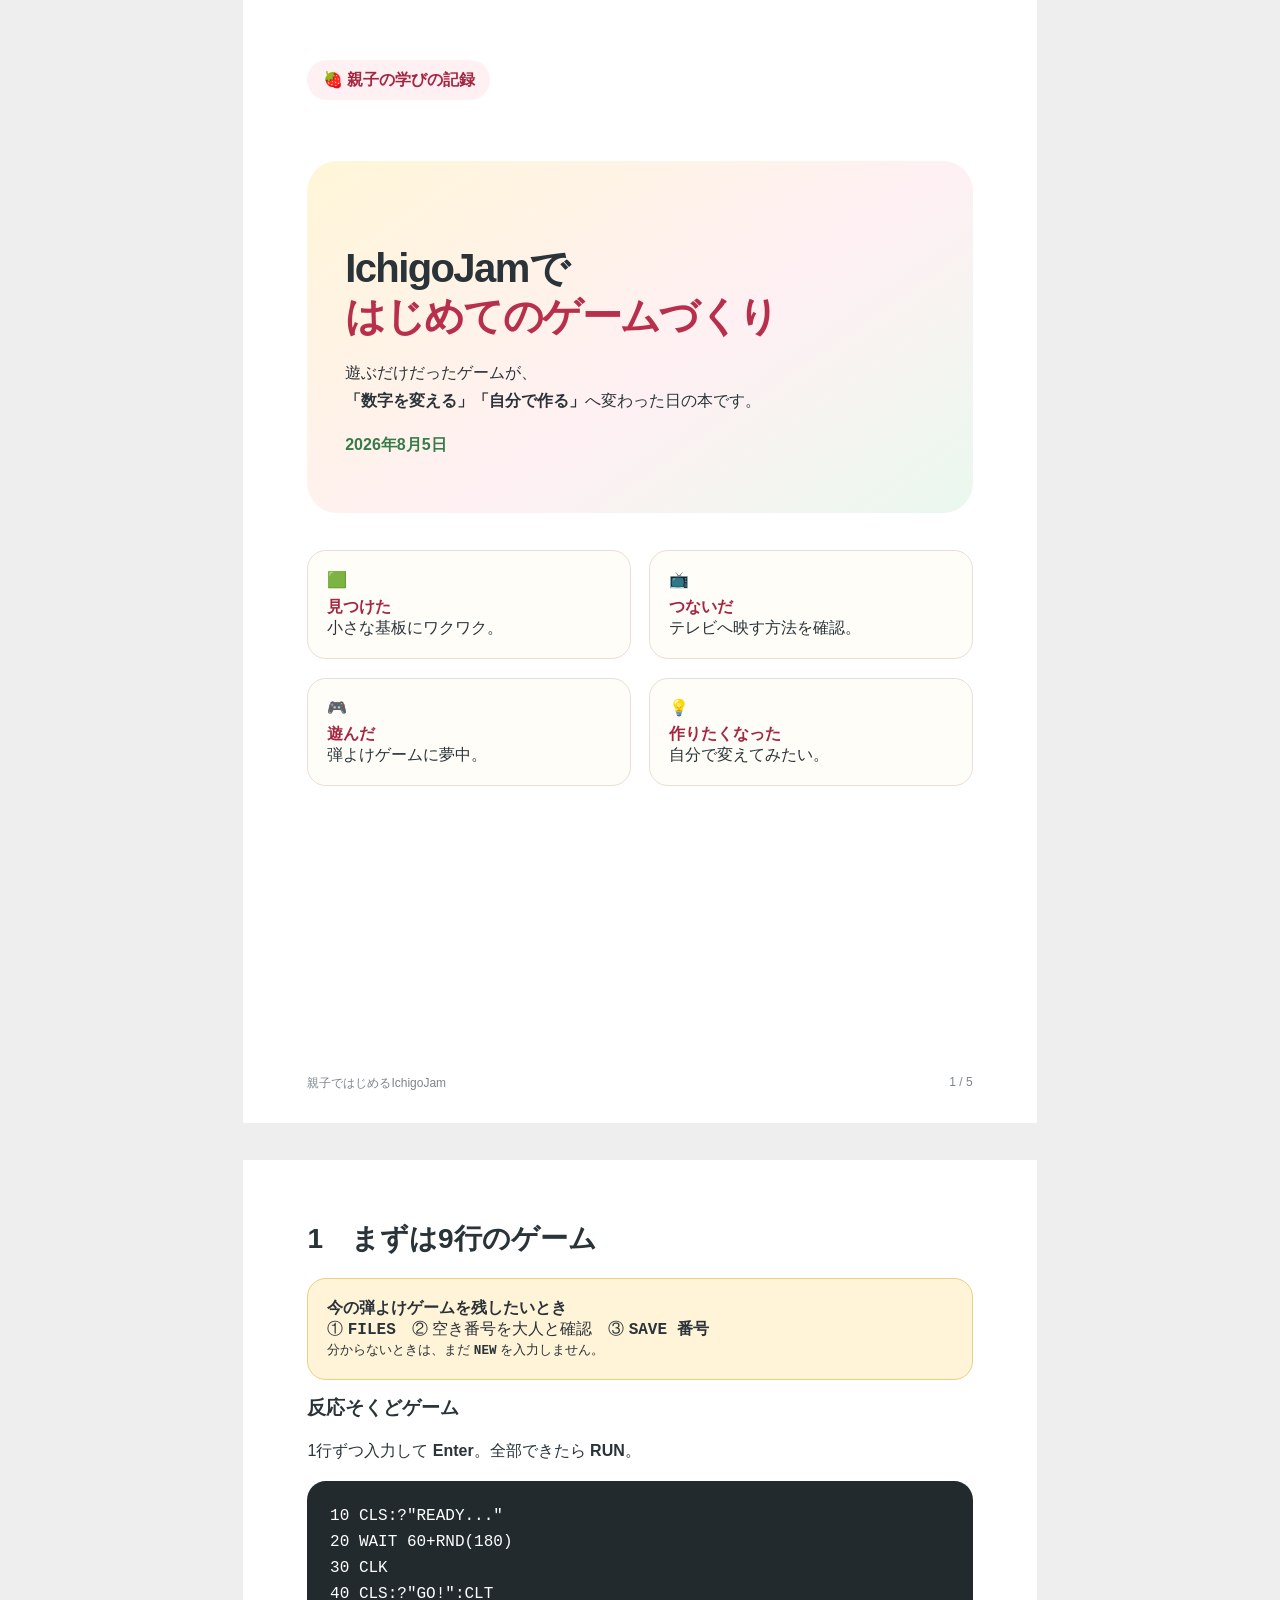
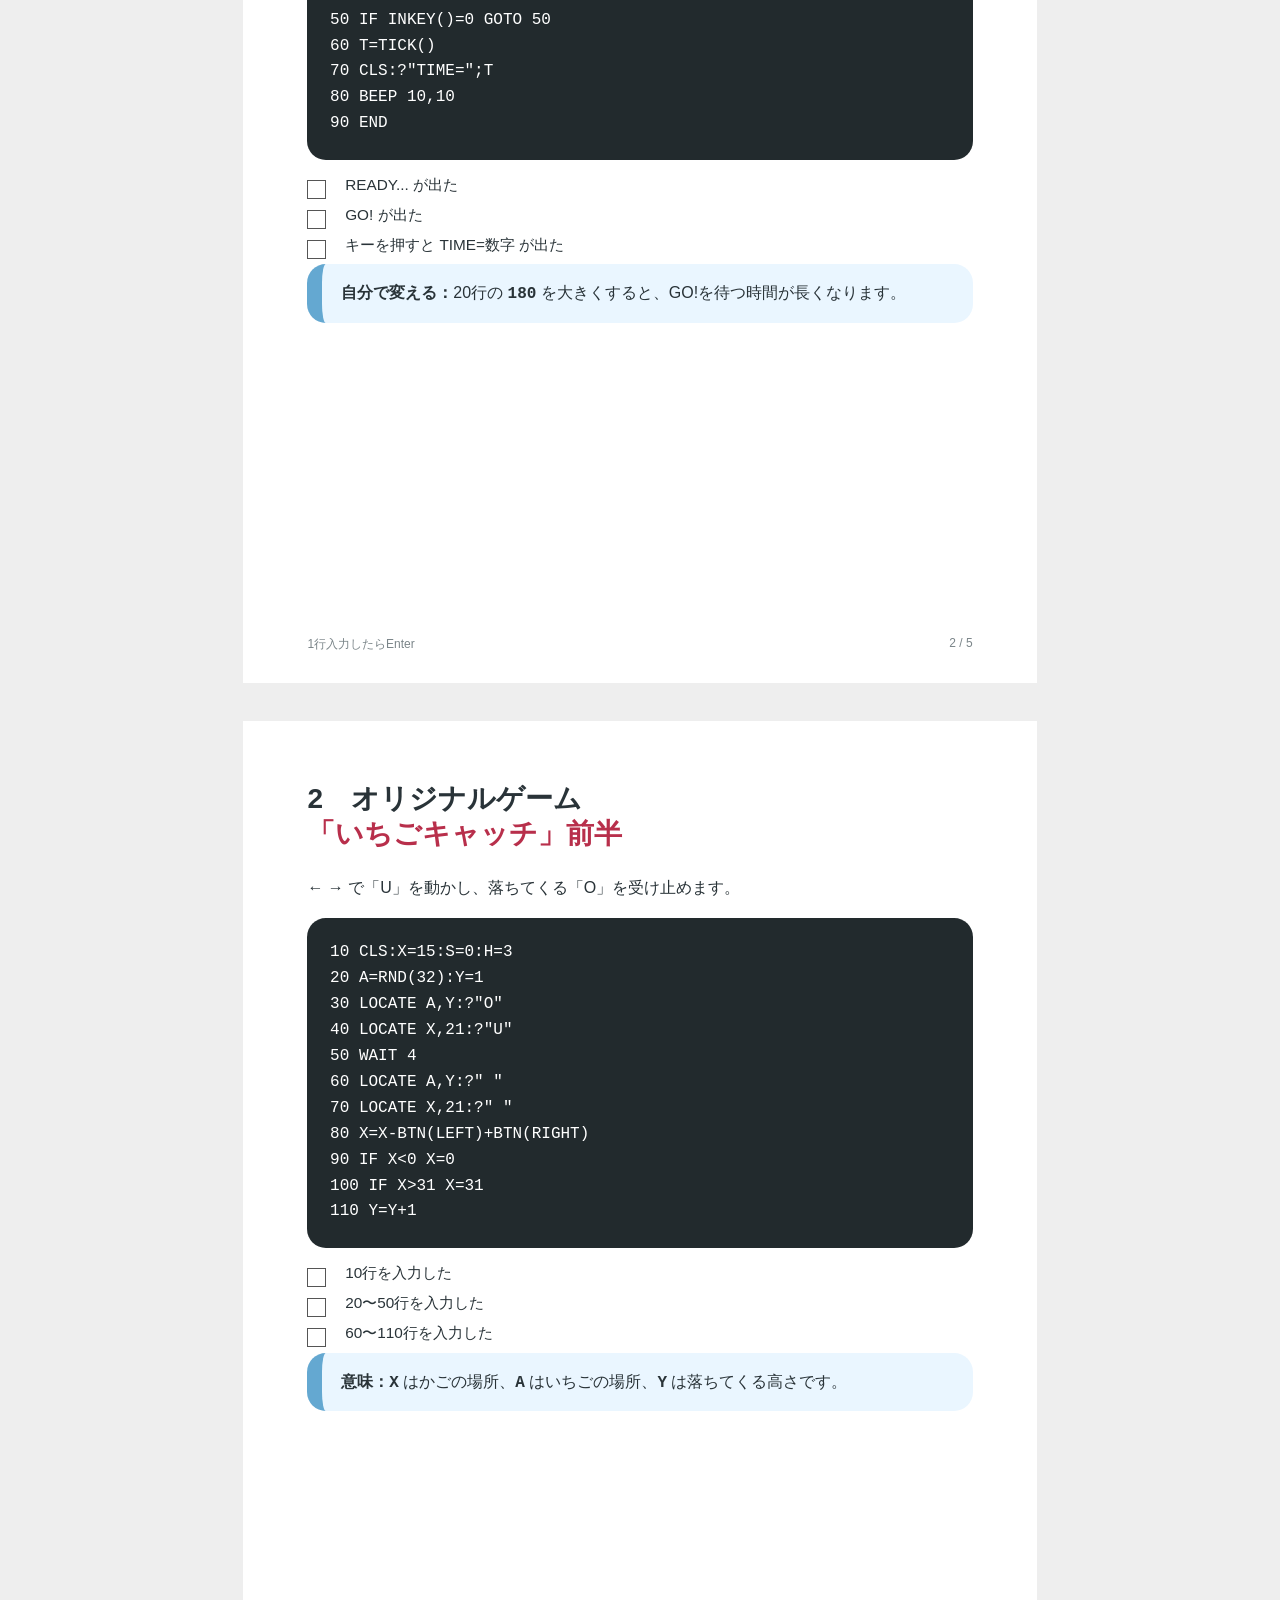
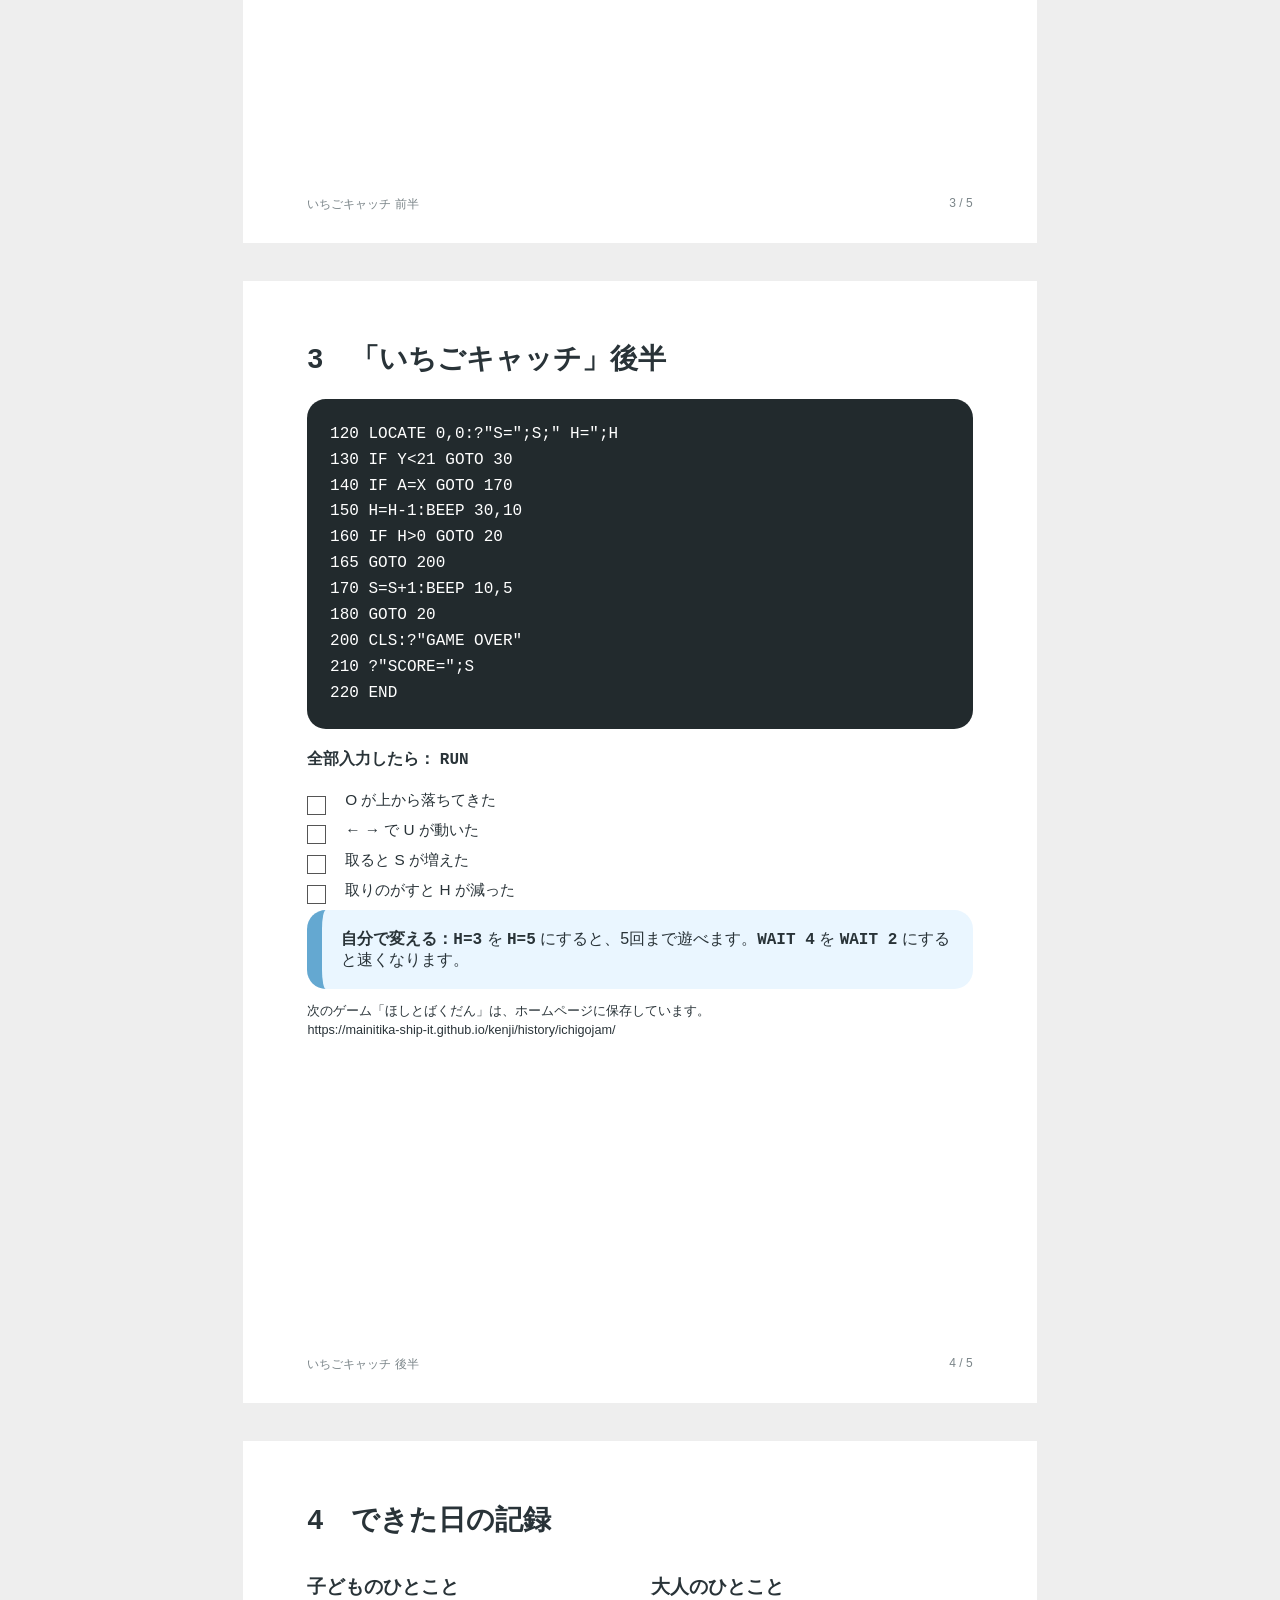
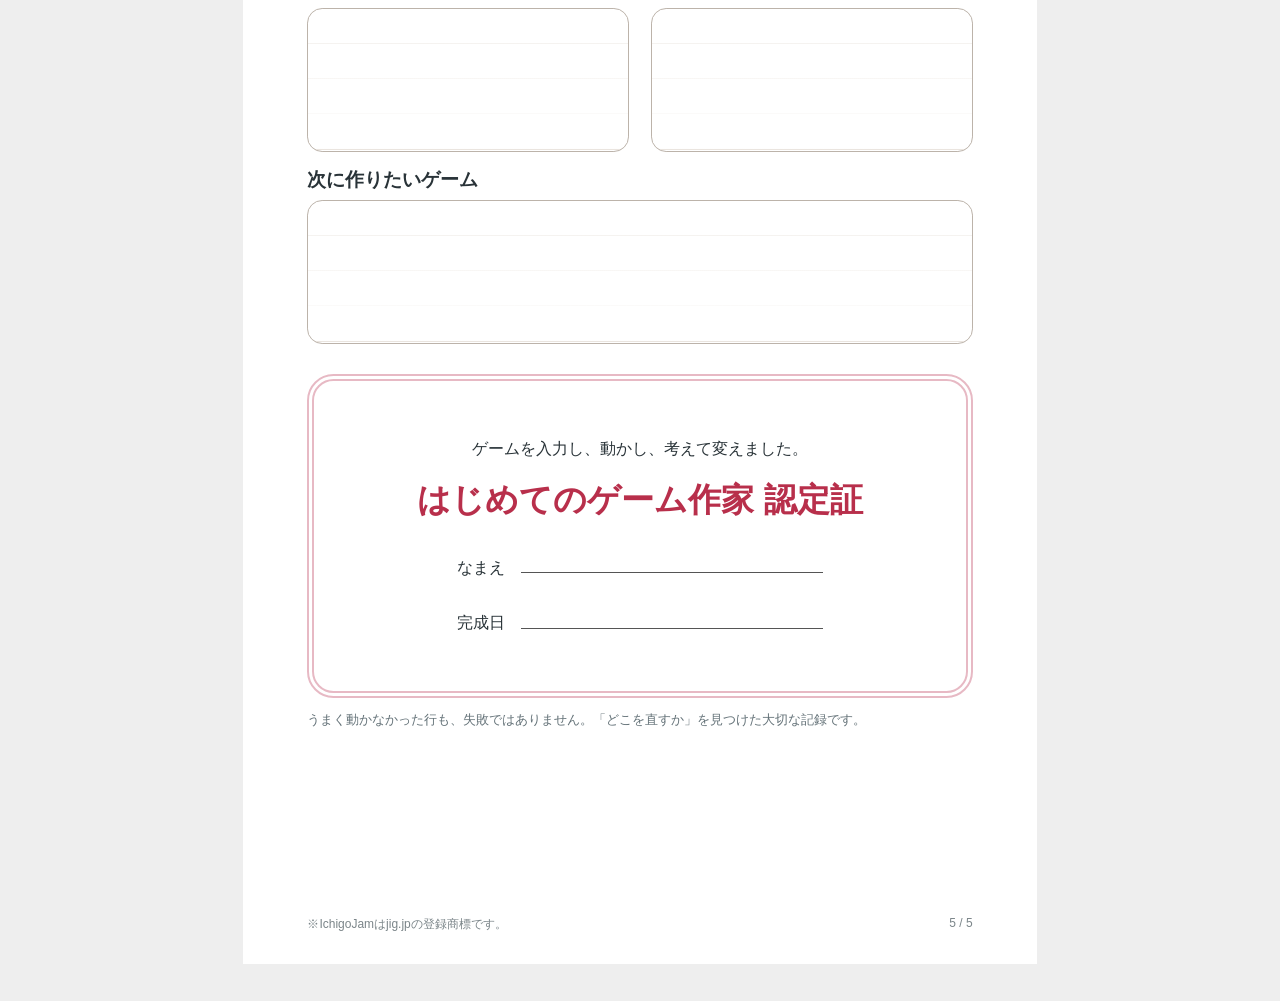
==== history/ichigojam/print.html @ 2fcc4d57 "Add simple printable IchigoJam booklet page" ====
<!doctype html>
<html lang="ja">
<head>
<meta charset="utf-8">
<meta name="viewport" content="width=device-width,initial-scale=1">
<title>親子ではじめるIchigoJamゲームづくり｜印刷用</title>
<style>
  @page{size:A4;margin:12mm}
  :root{font-family:"Noto Sans JP","Yu Gothic","Hiragino Sans",sans-serif;color:#293338}
  *{box-sizing:border-box}
  body{margin:0;background:#eee}
  .page{position:relative;width:210mm;min-height:297mm;margin:0 auto 10mm;padding:16mm 17mm;background:#fff;page-break-after:always;overflow:hidden}
  .page:last-child{page-break-after:auto}
  .berry{color:#b82f4b}.green{color:#357c4b}.muted{color:#647278}
  h1{font-size:30pt;line-height:1.2;margin:12mm 0 5mm;letter-spacing:-.04em}
  h2{font-size:21pt;margin:0 0 6mm;line-height:1.25}
  h3{font-size:14pt;margin:4mm 0 2mm}
  p,li{font-size:12pt;line-height:1.75}
  .tag{display:inline-block;padding:2.5mm 4mm;border-radius:99px;background:#fff0f3;color:#a52640;font-weight:700}
  .hero-box{margin-top:16mm;padding:10mm;border-radius:8mm;background:linear-gradient(145deg,#fff6d8,#fff0f3 55%,#eaf8ee)}
  .story{display:grid;grid-template-columns:1fr 1fr;gap:5mm;margin-top:10mm}
  .story div{padding:5mm;border:1px solid #eaded4;border-radius:5mm;background:#fffdf8;font-size:12pt}
  .story b{display:block;color:#a52640;margin-top:2mm}
  .note{padding:5mm;border-radius:5mm;background:#fff3d8;border:1px solid #edcf7d}
  code{font-family:ui-monospace,SFMono-Regular,Menlo,Consolas,monospace;font-weight:700}
  .code{margin:4mm 0;padding:6mm;border-radius:5mm;background:#222a2d;color:#fff;font-family:ui-monospace,SFMono-Regular,Menlo,Consolas,monospace;font-size:12pt;line-height:1.62;white-space:pre}
  .checkline{display:grid;grid-template-columns:8mm 1fr;gap:2mm;margin:1.5mm 0;font-size:11.5pt}
  .box{width:5mm;height:5mm;border:1.2pt solid #555;margin-top:1.4mm}
  .tip{padding:5mm;border-radius:5mm;background:#eaf6ff;border-left:4mm solid #64a8d1}
  .two{display:grid;grid-template-columns:1fr 1fr;gap:6mm}
  .write{height:38mm;border:1px solid #bcb3aa;border-radius:4mm;background:repeating-linear-gradient(#fff,#fff 9mm,#e8e2dc 9.3mm)}
  .certificate{margin-top:8mm;padding:10mm;border:2mm double #e7b9c4;border-radius:7mm;text-align:center}
  .certificate h2{font-size:25pt;color:#b82f4b}
  .line{display:inline-block;min-width:80mm;border-bottom:1px solid #555;height:8mm}
  .footer{position:absolute;left:17mm;right:17mm;bottom:8mm;display:flex;justify-content:space-between;color:#7b8589;font-size:9pt}
  .small{font-size:9.5pt;line-height:1.5}
  @media print{body{background:#fff}.page{margin:0}}
</style>
</head>
<body>
<section class="page">
  <span class="tag">🍓 親子の学びの記録</span>
  <div class="hero-box">
    <h1>IchigoJamで<br><span class="berry">はじめてのゲームづくり</span></h1>
    <p>遊ぶだけだったゲームが、<br><b>「数字を変える」「自分で作る」</b>へ変わった日の本です。</p>
    <p class="green"><b>2026年8月5日</b></p>
  </div>
  <div class="story">
    <div>🟩<b>見つけた</b>小さな基板にワクワク。</div>
    <div>📺<b>つないだ</b>テレビへ映す方法を確認。</div>
    <div>🎮<b>遊んだ</b>弾よけゲームに夢中。</div>
    <div>💡<b>作りたくなった</b>自分で変えてみたい。</div>
  </div>
  <div class="footer"><span>親子ではじめるIchigoJam</span><span>1 / 5</span></div>
</section>

<section class="page">
  <h2>1　まずは9行のゲーム</h2>
  <div class="note">
    <b>今の弾よけゲームを残したいとき</b><br>
    ① <code>FILES</code>　② 空き番号を大人と確認　③ <code>SAVE 番号</code><br>
    <span class="small">分からないときは、まだ <code>NEW</code> を入力しません。</span>
  </div>
  <h3>反応そくどゲーム</h3>
  <p>1行ずつ入力して <b>Enter</b>。全部できたら <b>RUN</b>。</p>
  <div class="code">10 CLS:?"READY..."
20 WAIT 60+RND(180)
30 CLK
40 CLS:?"GO!":CLT
50 IF INKEY()=0 GOTO 50
60 T=TICK()
70 CLS:?"TIME=";T
80 BEEP 10,10
90 END</div>
  <div class="checkline"><span class="box"></span><span>READY... が出た</span></div>
  <div class="checkline"><span class="box"></span><span>GO! が出た</span></div>
  <div class="checkline"><span class="box"></span><span>キーを押すと TIME=数字 が出た</span></div>
  <div class="tip"><b>自分で変える：</b>20行の <code>180</code> を大きくすると、GO!を待つ時間が長くなります。</div>
  <div class="footer"><span>1行入力したらEnter</span><span>2 / 5</span></div>
</section>

<section class="page">
  <h2>2　オリジナルゲーム<br><span class="berry">「いちごキャッチ」前半</span></h2>
  <p>← → で「U」を動かし、落ちてくる「O」を受け止めます。</p>
  <div class="code">10 CLS:X=15:S=0:H=3
20 A=RND(32):Y=1
30 LOCATE A,Y:?"O"
40 LOCATE X,21:?"U"
50 WAIT 4
60 LOCATE A,Y:?" "
70 LOCATE X,21:?" "
80 X=X-BTN(LEFT)+BTN(RIGHT)
90 IF X&lt;0 X=0
100 IF X&gt;31 X=31
110 Y=Y+1</div>
  <div class="checkline"><span class="box"></span><span>10行を入力した</span></div>
  <div class="checkline"><span class="box"></span><span>20〜50行を入力した</span></div>
  <div class="checkline"><span class="box"></span><span>60〜110行を入力した</span></div>
  <div class="tip"><b>意味：</b><code>X</code> はかごの場所、<code>A</code> はいちごの場所、<code>Y</code> は落ちてくる高さです。</div>
  <div class="footer"><span>いちごキャッチ 前半</span><span>3 / 5</span></div>
</section>

<section class="page">
  <h2>3　「いちごキャッチ」後半</h2>
  <div class="code">120 LOCATE 0,0:?"S=";S;" H=";H
130 IF Y&lt;21 GOTO 30
140 IF A=X GOTO 170
150 H=H-1:BEEP 30,10
160 IF H&gt;0 GOTO 20
165 GOTO 200
170 S=S+1:BEEP 10,5
180 GOTO 20
200 CLS:?"GAME OVER"
210 ?"SCORE=";S
220 END</div>
  <p><b>全部入力したら：</b> <code>RUN</code></p>
  <div class="checkline"><span class="box"></span><span>O が上から落ちてきた</span></div>
  <div class="checkline"><span class="box"></span><span>← → で U が動いた</span></div>
  <div class="checkline"><span class="box"></span><span>取ると S が増えた</span></div>
  <div class="checkline"><span class="box"></span><span>取りのがすと H が減った</span></div>
  <div class="tip"><b>自分で変える：</b><code>H=3</code> を <code>H=5</code> にすると、5回まで遊べます。<code>WAIT 4</code> を <code>WAIT 2</code> にすると速くなります。</div>
  <p class="small">次のゲーム「ほしとばくだん」は、ホームページに保存しています。<br>https://mainitika-ship-it.github.io/kenji/history/ichigojam/</p>
  <div class="footer"><span>いちごキャッチ 後半</span><span>4 / 5</span></div>
</section>

<section class="page">
  <h2>4　できた日の記録</h2>
  <div class="two">
    <div><h3>子どものひとこと</h3><div class="write"></div></div>
    <div><h3>大人のひとこと</h3><div class="write"></div></div>
  </div>
  <h3>次に作りたいゲーム</h3>
  <div class="write"></div>
  <div class="certificate">
    <p>ゲームを入力し、動かし、考えて変えました。</p>
    <h2>はじめてのゲーム作家 認定証</h2>
    <p>なまえ　<span class="line"></span></p>
    <p>完成日　<span class="line"></span></p>
  </div>
  <p class="small muted">うまく動かなかった行も、失敗ではありません。「どこを直すか」を見つけた大切な記録です。</p>
  <div class="footer"><span>※IchigoJamはjig.jpの登録商標です。</span><span>5 / 5</span></div>
</section>
</body>
</html>
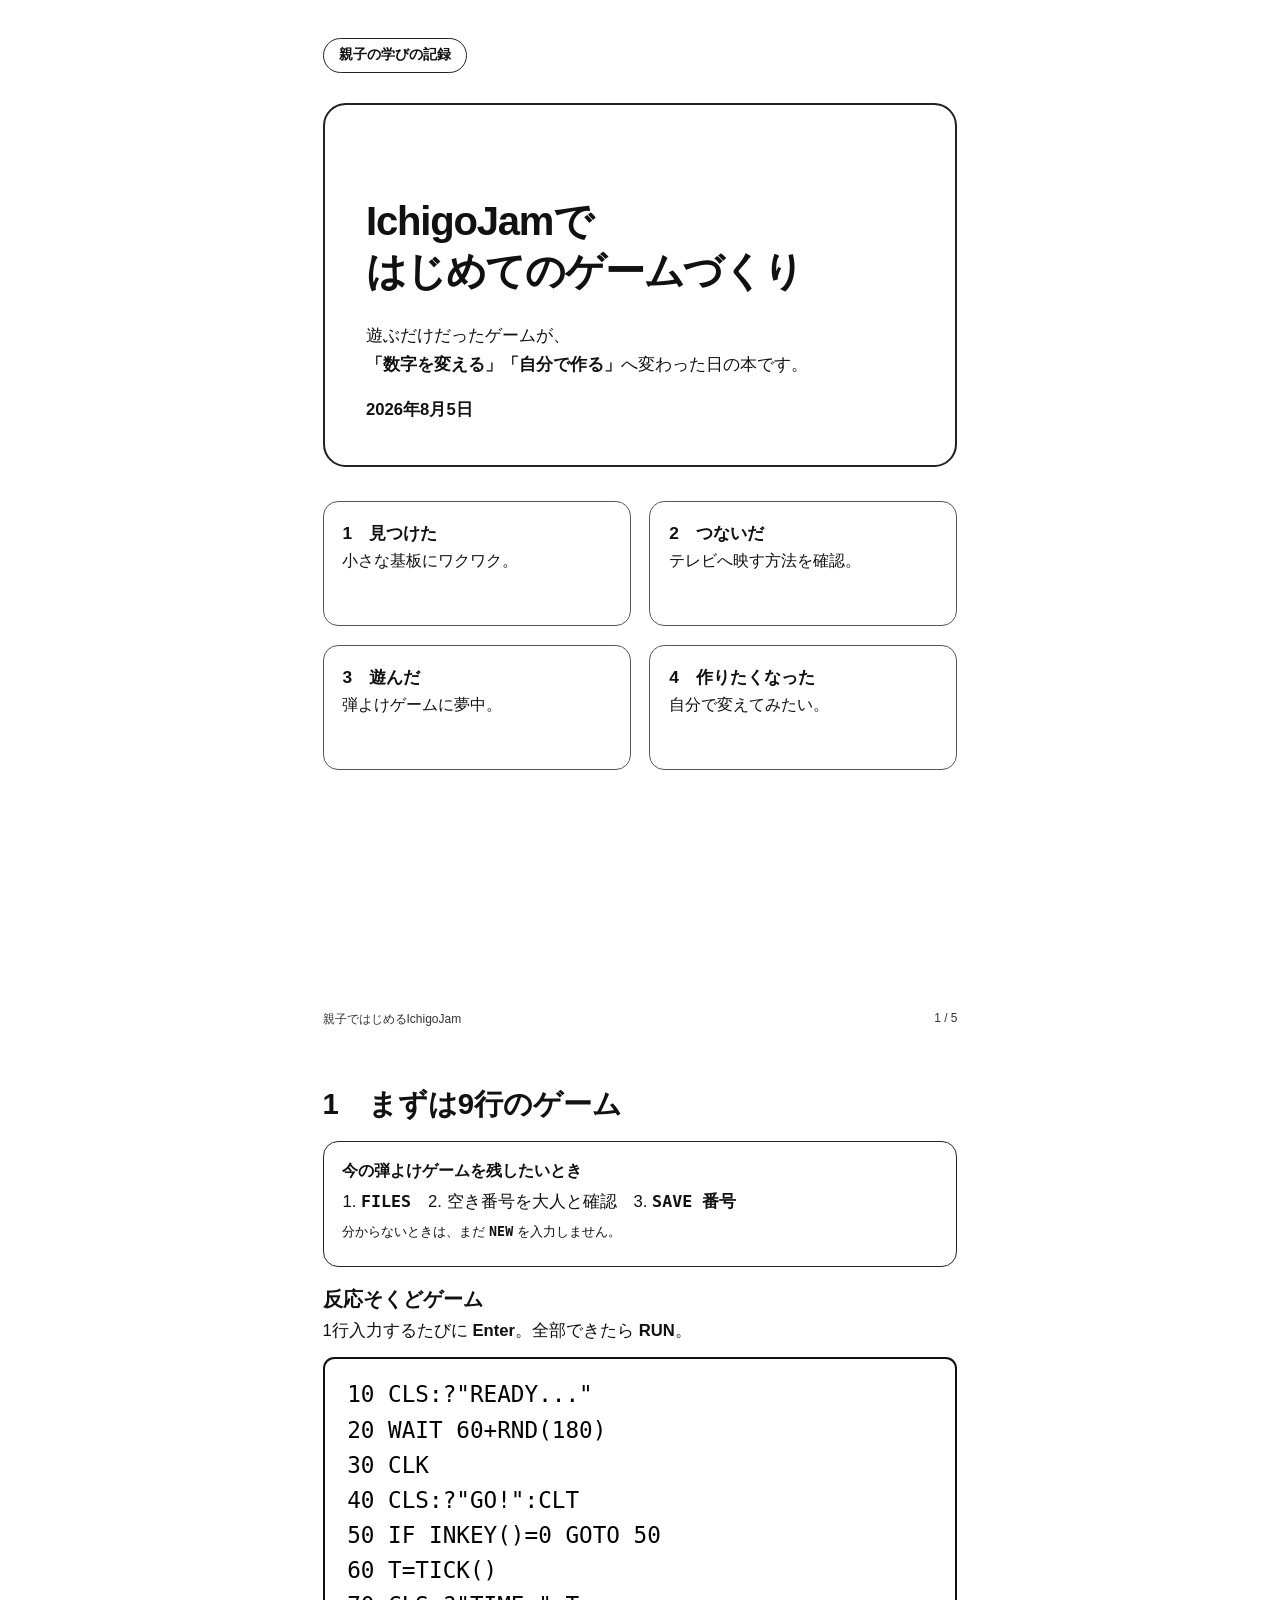
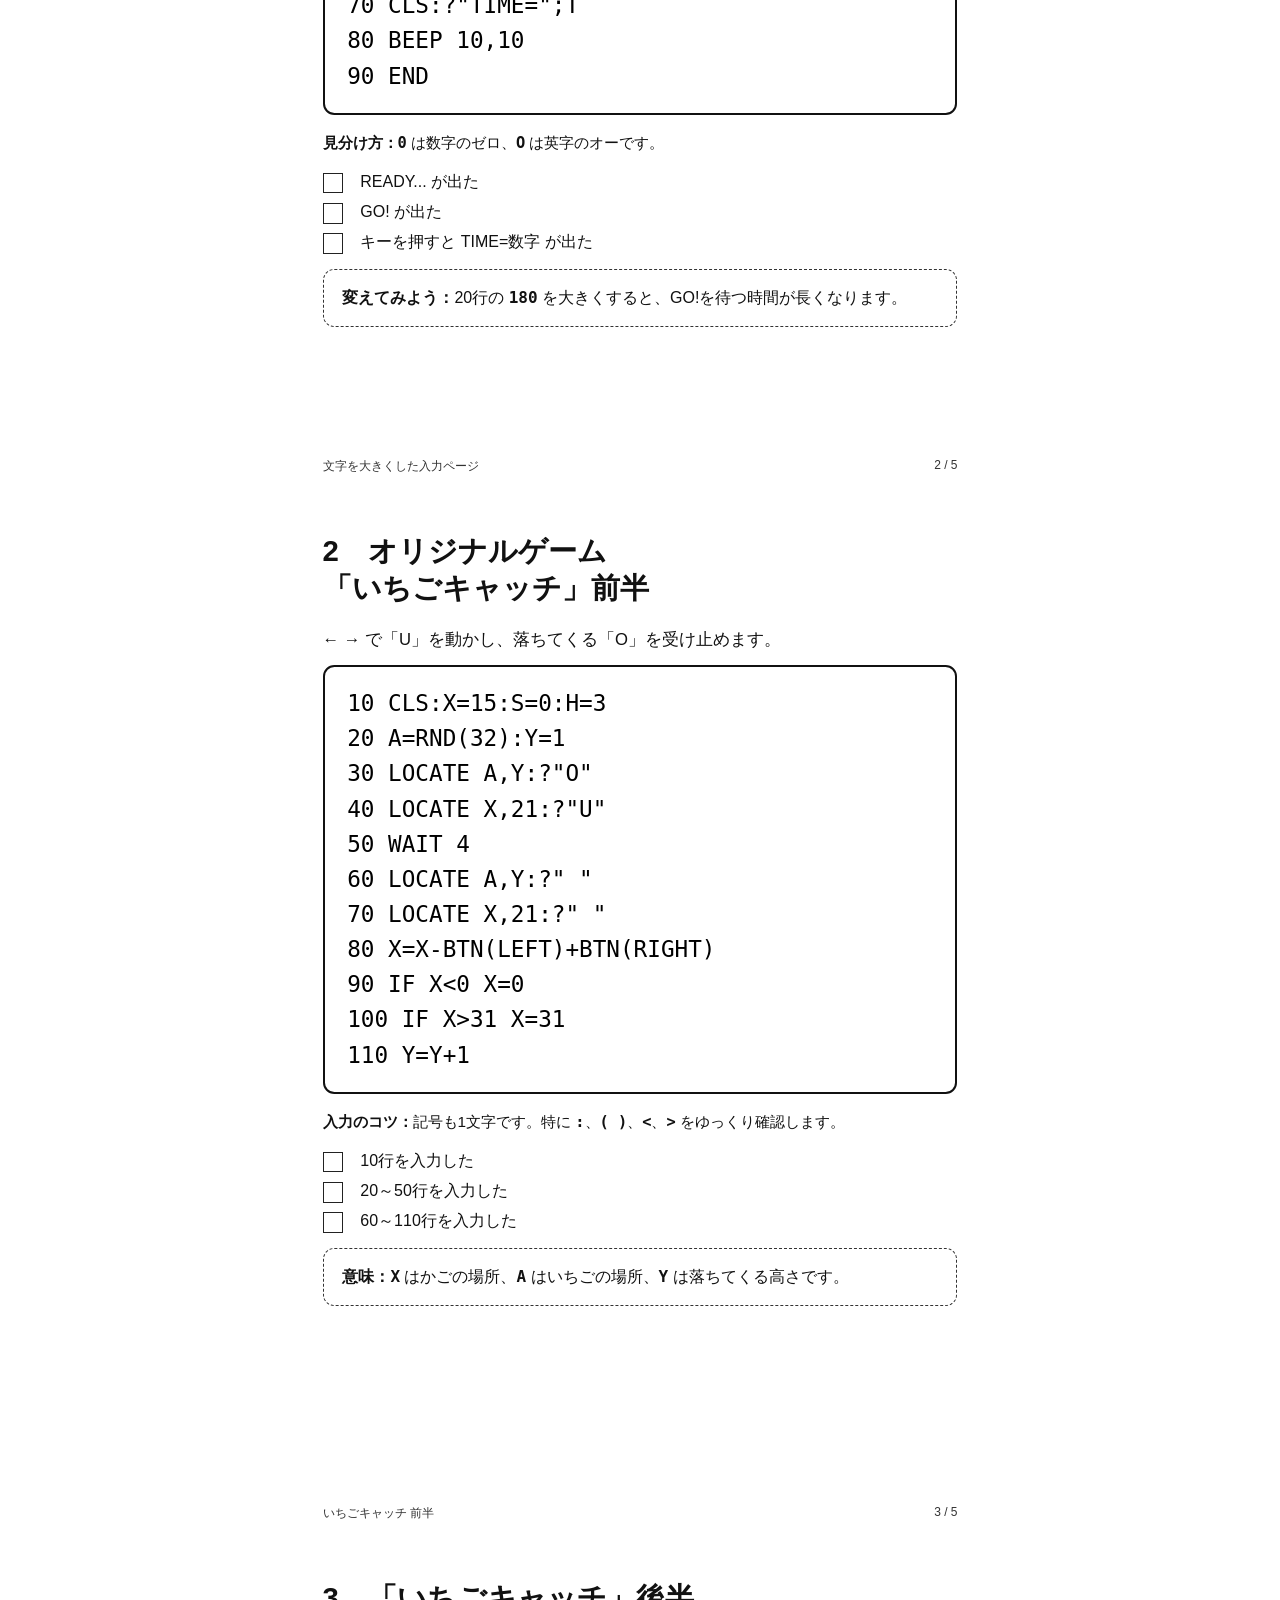
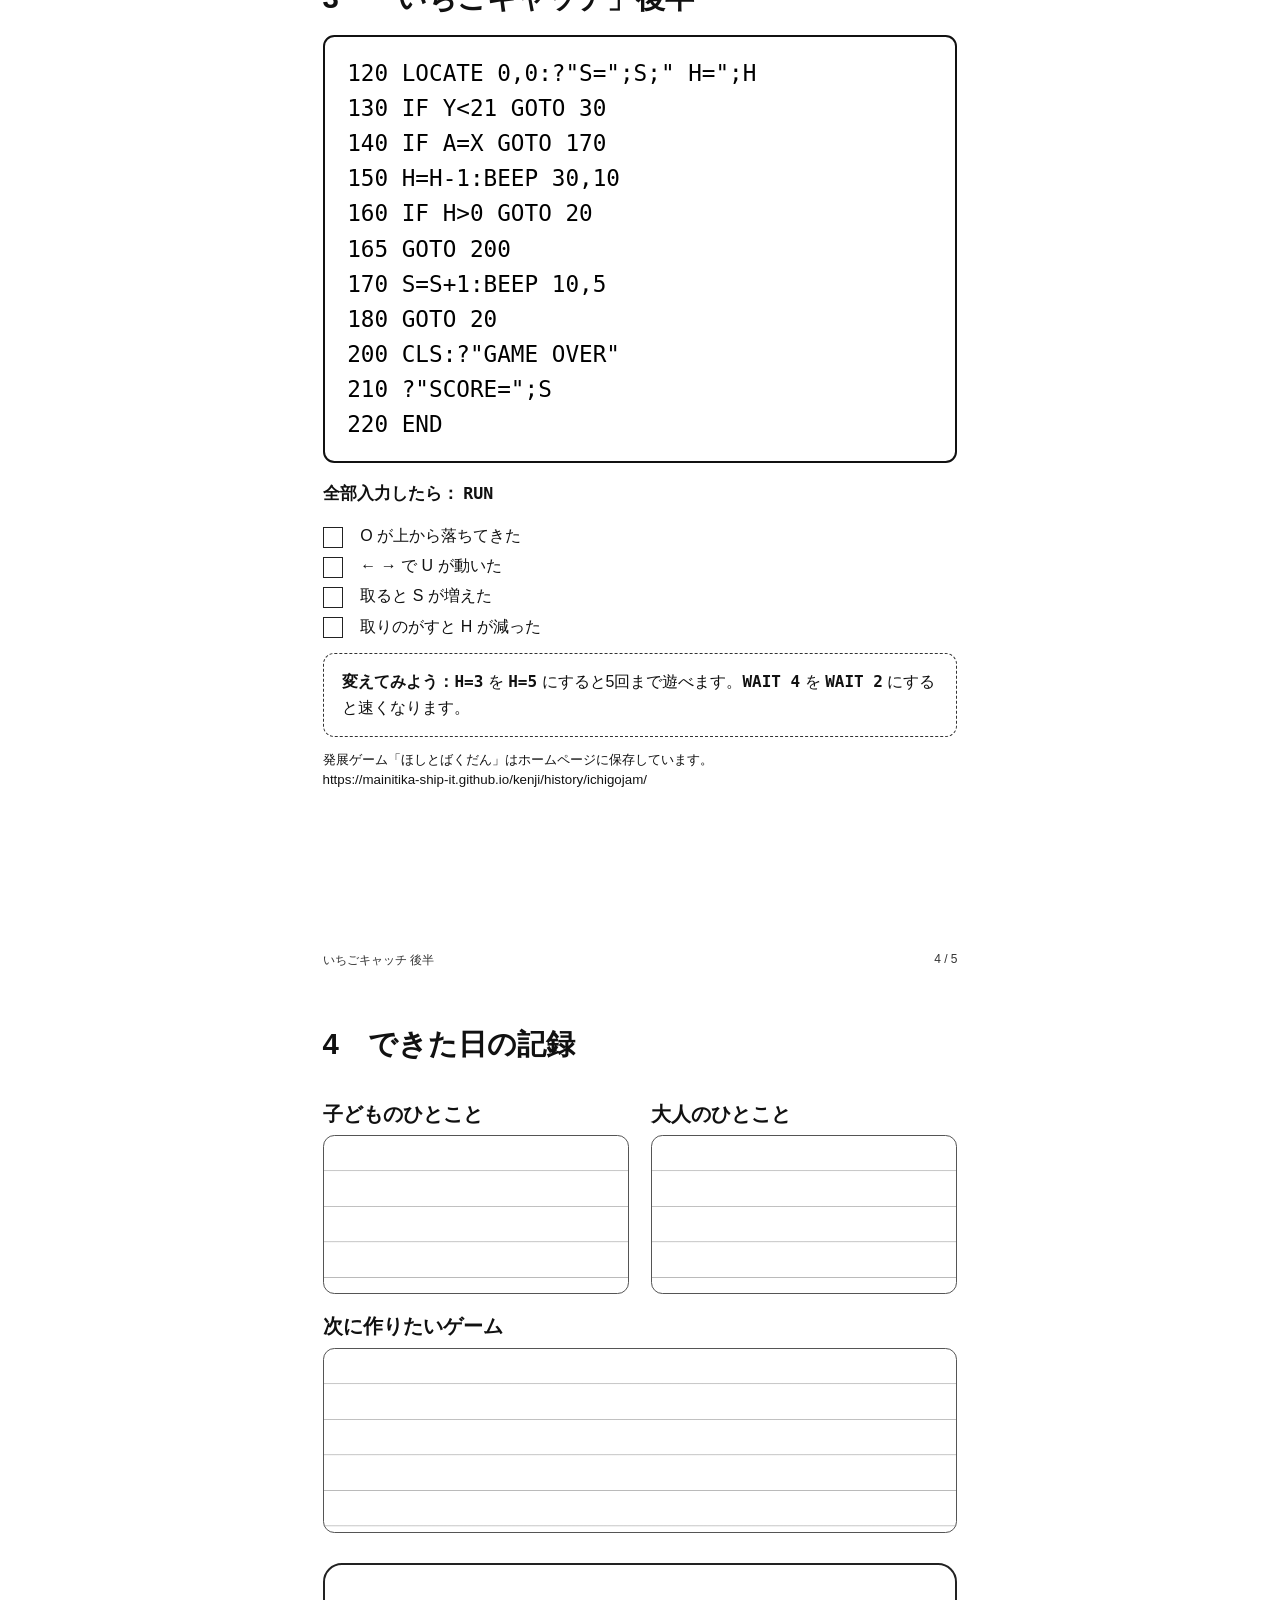
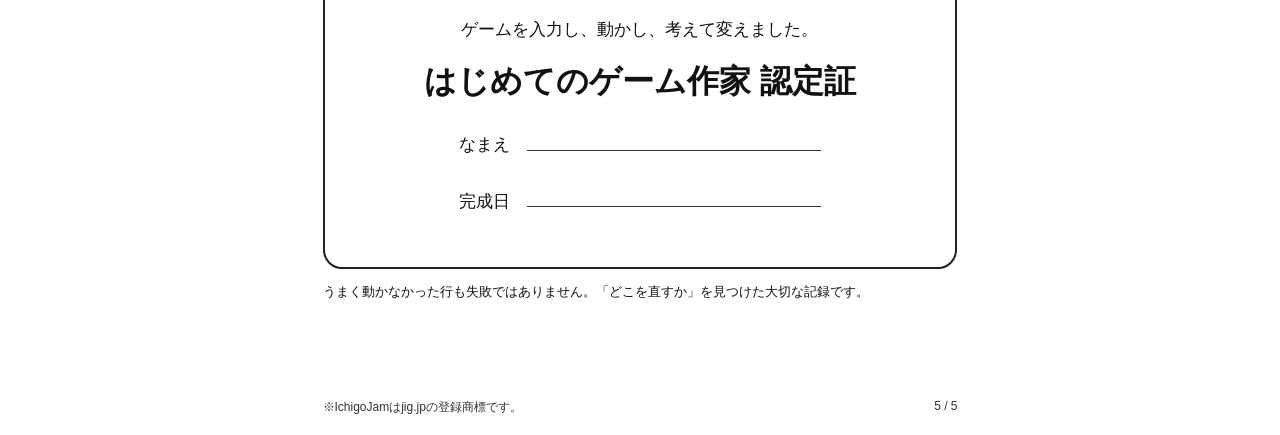
==== commit 5662af4e: "Make IchigoJam print pages ink-saving with larger code" ====
--- a/history/ichigojam/print.html
+++ b/history/ichigojam/print.html
@@ -3,67 +3,73 @@
 <head>
 <meta charset="utf-8">
 <meta name="viewport" content="width=device-width,initial-scale=1">
-<title>親子ではじめるIchigoJamゲームづくり｜印刷用</title>
+<title>親子ではじめるIchigoJamゲームづくり - インク節約・文字大きめ版</title>
 <style>
-  @page{size:A4;margin:12mm}
-  :root{font-family:"Noto Sans JP","Yu Gothic","Hiragino Sans",sans-serif;color:#293338}
-  *{box-sizing:border-box}
-  body{margin:0;background:#eee}
-  .page{position:relative;width:210mm;min-height:297mm;margin:0 auto 10mm;padding:16mm 17mm;background:#fff;page-break-after:always;overflow:hidden}
-  .page:last-child{page-break-after:auto}
-  .berry{color:#b82f4b}.green{color:#357c4b}.muted{color:#647278}
-  h1{font-size:30pt;line-height:1.2;margin:12mm 0 5mm;letter-spacing:-.04em}
-  h2{font-size:21pt;margin:0 0 6mm;line-height:1.25}
-  h3{font-size:14pt;margin:4mm 0 2mm}
-  p,li{font-size:12pt;line-height:1.75}
-  .tag{display:inline-block;padding:2.5mm 4mm;border-radius:99px;background:#fff0f3;color:#a52640;font-weight:700}
-  .hero-box{margin-top:16mm;padding:10mm;border-radius:8mm;background:linear-gradient(145deg,#fff6d8,#fff0f3 55%,#eaf8ee)}
-  .story{display:grid;grid-template-columns:1fr 1fr;gap:5mm;margin-top:10mm}
-  .story div{padding:5mm;border:1px solid #eaded4;border-radius:5mm;background:#fffdf8;font-size:12pt}
-  .story b{display:block;color:#a52640;margin-top:2mm}
-  .note{padding:5mm;border-radius:5mm;background:#fff3d8;border:1px solid #edcf7d}
-  code{font-family:ui-monospace,SFMono-Regular,Menlo,Consolas,monospace;font-weight:700}
-  .code{margin:4mm 0;padding:6mm;border-radius:5mm;background:#222a2d;color:#fff;font-family:ui-monospace,SFMono-Regular,Menlo,Consolas,monospace;font-size:12pt;line-height:1.62;white-space:pre}
-  .checkline{display:grid;grid-template-columns:8mm 1fr;gap:2mm;margin:1.5mm 0;font-size:11.5pt}
-  .box{width:5mm;height:5mm;border:1.2pt solid #555;margin-top:1.4mm}
-  .tip{padding:5mm;border-radius:5mm;background:#eaf6ff;border-left:4mm solid #64a8d1}
-  .two{display:grid;grid-template-columns:1fr 1fr;gap:6mm}
-  .write{height:38mm;border:1px solid #bcb3aa;border-radius:4mm;background:repeating-linear-gradient(#fff,#fff 9mm,#e8e2dc 9.3mm)}
-  .certificate{margin-top:8mm;padding:10mm;border:2mm double #e7b9c4;border-radius:7mm;text-align:center}
-  .certificate h2{font-size:25pt;color:#b82f4b}
-  .line{display:inline-block;min-width:80mm;border-bottom:1px solid #555;height:8mm}
-  .footer{position:absolute;left:17mm;right:17mm;bottom:8mm;display:flex;justify-content:space-between;color:#7b8589;font-size:9pt}
-  .small{font-size:9.5pt;line-height:1.5}
-  @media print{body{background:#fff}.page{margin:0}}
+  @page { size: A4; margin: 10mm; }
+  :root { font-family: "Noto Sans CJK JP", "Yu Gothic", "Hiragino Sans", sans-serif; color: #111; }
+  * { box-sizing: border-box; }
+  body { margin: 0; background: #fff; color: #111; }
+  .page { position: relative; width: 190mm; min-height: 277mm; margin: 0 auto; padding: 10mm 11mm 14mm; background: #fff; break-after: page; page-break-after: always; overflow: hidden; }
+  .page:last-child { break-after: auto; page-break-after: auto; }
+  h1 { margin: 13mm 0 7mm; font-size: 30pt; line-height: 1.25; letter-spacing: -.03em; }
+  h2 { margin: 0 0 5mm; font-size: 22pt; line-height: 1.28; }
+  h3 { margin: 5mm 0 2mm; font-size: 15pt; }
+  p, li { font-size: 12.5pt; line-height: 1.7; }
+  code { font-family: "Noto Sans Mono", "DejaVu Sans Mono", monospace; font-weight: 600; }
+  .label { display: inline-block; padding: 2mm 4mm; border: 1.2pt solid #222; border-radius: 99px; font-size: 10.5pt; font-weight: 700; }
+  .title-box { margin-top: 8mm; padding: 11mm; border: 1.5pt solid #222; border-radius: 6mm; }
+  .title-box p { margin-bottom: 0; }
+  .date { font-weight: 700; }
+  .story { display: grid; grid-template-columns: 1fr 1fr; gap: 5mm; margin-top: 9mm; }
+  .story div { min-height: 33mm; padding: 5mm; border: 1pt solid #555; border-radius: 4mm; font-size: 12pt; }
+  .story b { display: block; margin-bottom: 1.5mm; font-size: 13pt; }
+  .note { padding: 5mm; border: 1.4pt solid #222; border-radius: 4mm; }
+  .note p { margin: 1.5mm 0; }
+  .program-title { margin-bottom: 1mm; }
+  .instruction { margin: 1mm 0 3mm; }
+  .codebox { margin: 3mm 0 4mm; padding: 5mm 6mm; border: 1.5pt solid #111; border-radius: 3mm; background: #fff; color: #000; font-family: "Noto Sans Mono", "DejaVu Sans Mono", monospace; font-size: 17pt; line-height: 1.55; font-weight: 500; font-variant-ligatures: none; white-space: pre; overflow: visible; }
+  .reading-tip { margin: 2mm 0 4mm; font-size: 11.5pt; }
+  .checkline { display: grid; grid-template-columns: 8mm 1fr; gap: 2mm; margin: 2mm 0; font-size: 12pt; line-height: 1.4; }
+  .box { width: 5.5mm; height: 5.5mm; border: 1.2pt solid #222; margin-top: .5mm; }
+  .tip { margin-top: 4mm; padding: 4mm 5mm; border: 1pt dashed #333; border-radius: 3mm; font-size: 12pt; line-height: 1.6; }
+  .two { display: grid; grid-template-columns: 1fr 1fr; gap: 6mm; }
+  .write { height: 42mm; border: 1pt solid #555; border-radius: 3mm; background: repeating-linear-gradient(to bottom, transparent 0, transparent 9mm, #aaa 9.2mm, transparent 9.4mm); }
+  .write.large { height: 49mm; }
+  .certificate { margin-top: 8mm; padding: 9mm; border: 2pt double #222; border-radius: 5mm; text-align: center; }
+  .certificate h2 { margin: 3mm 0 5mm; font-size: 24pt; }
+  .line { display: inline-block; min-width: 78mm; height: 8mm; border-bottom: 1pt solid #333; }
+  .small { font-size: 10pt; line-height: 1.5; }
+  .footer { position: absolute; left: 11mm; right: 11mm; bottom: 5mm; display: flex; justify-content: space-between; font-size: 9pt; color: #333; }
+  @media screen and (max-width: 760px) { body { overflow-x: auto; } .page { transform-origin: top left; } }
+  @media print { body { background: #fff; } .page { margin: 0; } }
 </style>
 </head>
 <body>
 <section class="page">
-  <span class="tag">🍓 親子の学びの記録</span>
-  <div class="hero-box">
-    <h1>IchigoJamで<br><span class="berry">はじめてのゲームづくり</span></h1>
+  <span class="label">親子の学びの記録</span>
+  <div class="title-box">
+    <h1>IchigoJamで<br>はじめてのゲームづくり</h1>
     <p>遊ぶだけだったゲームが、<br><b>「数字を変える」「自分で作る」</b>へ変わった日の本です。</p>
-    <p class="green"><b>2026年8月5日</b></p>
+    <p class="date">2026年8月5日</p>
   </div>
   <div class="story">
-    <div>🟩<b>見つけた</b>小さな基板にワクワク。</div>
-    <div>📺<b>つないだ</b>テレビへ映す方法を確認。</div>
-    <div>🎮<b>遊んだ</b>弾よけゲームに夢中。</div>
-    <div>💡<b>作りたくなった</b>自分で変えてみたい。</div>
+    <div><b>1　見つけた</b>小さな基板にワクワク。</div>
+    <div><b>2　つないだ</b>テレビへ映す方法を確認。</div>
+    <div><b>3　遊んだ</b>弾よけゲームに夢中。</div>
+    <div><b>4　作りたくなった</b>自分で変えてみたい。</div>
   </div>
   <div class="footer"><span>親子ではじめるIchigoJam</span><span>1 / 5</span></div>
 </section>
-
 <section class="page">
   <h2>1　まずは9行のゲーム</h2>
   <div class="note">
-    <b>今の弾よけゲームを残したいとき</b><br>
-    ① <code>FILES</code>　② 空き番号を大人と確認　③ <code>SAVE 番号</code><br>
-    <span class="small">分からないときは、まだ <code>NEW</code> を入力しません。</span>
+    <b>今の弾よけゲームを残したいとき</b>
+    <p>1. <code>FILES</code>　2. 空き番号を大人と確認　3. <code>SAVE 番号</code></p>
+    <p class="small">分からないときは、まだ <code>NEW</code> を入力しません。</p>
   </div>
-  <h3>反応そくどゲーム</h3>
-  <p>1行ずつ入力して <b>Enter</b>。全部できたら <b>RUN</b>。</p>
-  <div class="code">10 CLS:?"READY..."
+  <h3 class="program-title">反応そくどゲーム</h3>
+  <p class="instruction">1行入力するたびに <b>Enter</b>。全部できたら <b>RUN</b>。</p>
+  <div class="codebox">10 CLS:?"READY..."
 20 WAIT 60+RND(180)
 30 CLK
 40 CLS:?"GO!":CLT
@@ -72,17 +78,17 @@
 70 CLS:?"TIME=";T
 80 BEEP 10,10
 90 END</div>
+  <p class="reading-tip"><b>見分け方：</b><code>0</code> は数字のゼロ、<code>O</code> は英字のオーです。</p>
   <div class="checkline"><span class="box"></span><span>READY... が出た</span></div>
   <div class="checkline"><span class="box"></span><span>GO! が出た</span></div>
   <div class="checkline"><span class="box"></span><span>キーを押すと TIME=数字 が出た</span></div>
-  <div class="tip"><b>自分で変える：</b>20行の <code>180</code> を大きくすると、GO!を待つ時間が長くなります。</div>
-  <div class="footer"><span>1行入力したらEnter</span><span>2 / 5</span></div>
+  <div class="tip"><b>変えてみよう：</b>20行の <code>180</code> を大きくすると、GO!を待つ時間が長くなります。</div>
+  <div class="footer"><span>文字を大きくした入力ページ</span><span>2 / 5</span></div>
 </section>
-
 <section class="page">
-  <h2>2　オリジナルゲーム<br><span class="berry">「いちごキャッチ」前半</span></h2>
-  <p>← → で「U」を動かし、落ちてくる「O」を受け止めます。</p>
-  <div class="code">10 CLS:X=15:S=0:H=3
+  <h2>2　オリジナルゲーム<br>「いちごキャッチ」前半</h2>
+  <p class="instruction">← → で「U」を動かし、落ちてくる「O」を受け止めます。</p>
+  <div class="codebox">10 CLS:X=15:S=0:H=3
 20 A=RND(32):Y=1
 30 LOCATE A,Y:?"O"
 40 LOCATE X,21:?"U"
@@ -93,16 +99,16 @@
 90 IF X&lt;0 X=0
 100 IF X&gt;31 X=31
 110 Y=Y+1</div>
+  <p class="reading-tip"><b>入力のコツ：</b>記号も1文字です。特に <code>:</code>、<code>( )</code>、<code>&lt;</code>、<code>&gt;</code> をゆっくり確認します。</p>
   <div class="checkline"><span class="box"></span><span>10行を入力した</span></div>
-  <div class="checkline"><span class="box"></span><span>20〜50行を入力した</span></div>
-  <div class="checkline"><span class="box"></span><span>60〜110行を入力した</span></div>
+  <div class="checkline"><span class="box"></span><span>20～50行を入力した</span></div>
+  <div class="checkline"><span class="box"></span><span>60～110行を入力した</span></div>
   <div class="tip"><b>意味：</b><code>X</code> はかごの場所、<code>A</code> はいちごの場所、<code>Y</code> は落ちてくる高さです。</div>
   <div class="footer"><span>いちごキャッチ 前半</span><span>3 / 5</span></div>
 </section>
-
 <section class="page">
   <h2>3　「いちごキャッチ」後半</h2>
-  <div class="code">120 LOCATE 0,0:?"S=";S;" H=";H
+  <div class="codebox">120 LOCATE 0,0:?"S=";S;" H=";H
 130 IF Y&lt;21 GOTO 30
 140 IF A=X GOTO 170
 150 H=H-1:BEEP 30,10
@@ -118,11 +124,10 @@
   <div class="checkline"><span class="box"></span><span>← → で U が動いた</span></div>
   <div class="checkline"><span class="box"></span><span>取ると S が増えた</span></div>
   <div class="checkline"><span class="box"></span><span>取りのがすと H が減った</span></div>
-  <div class="tip"><b>自分で変える：</b><code>H=3</code> を <code>H=5</code> にすると、5回まで遊べます。<code>WAIT 4</code> を <code>WAIT 2</code> にすると速くなります。</div>
-  <p class="small">次のゲーム「ほしとばくだん」は、ホームページに保存しています。<br>https://mainitika-ship-it.github.io/kenji/history/ichigojam/</p>
+  <div class="tip"><b>変えてみよう：</b><code>H=3</code> を <code>H=5</code> にすると5回まで遊べます。<code>WAIT 4</code> を <code>WAIT 2</code> にすると速くなります。</div>
+  <p class="small">発展ゲーム「ほしとばくだん」はホームページに保存しています。<br>https://mainitika-ship-it.github.io/kenji/history/ichigojam/</p>
   <div class="footer"><span>いちごキャッチ 後半</span><span>4 / 5</span></div>
 </section>
-
 <section class="page">
   <h2>4　できた日の記録</h2>
   <div class="two">
@@ -130,14 +135,14 @@
     <div><h3>大人のひとこと</h3><div class="write"></div></div>
   </div>
   <h3>次に作りたいゲーム</h3>
-  <div class="write"></div>
+  <div class="write large"></div>
   <div class="certificate">
     <p>ゲームを入力し、動かし、考えて変えました。</p>
     <h2>はじめてのゲーム作家 認定証</h2>
     <p>なまえ　<span class="line"></span></p>
     <p>完成日　<span class="line"></span></p>
   </div>
-  <p class="small muted">うまく動かなかった行も、失敗ではありません。「どこを直すか」を見つけた大切な記録です。</p>
+  <p class="small">うまく動かなかった行も失敗ではありません。「どこを直すか」を見つけた大切な記録です。</p>
   <div class="footer"><span>※IchigoJamはjig.jpの登録商標です。</span><span>5 / 5</span></div>
 </section>
 </body>
